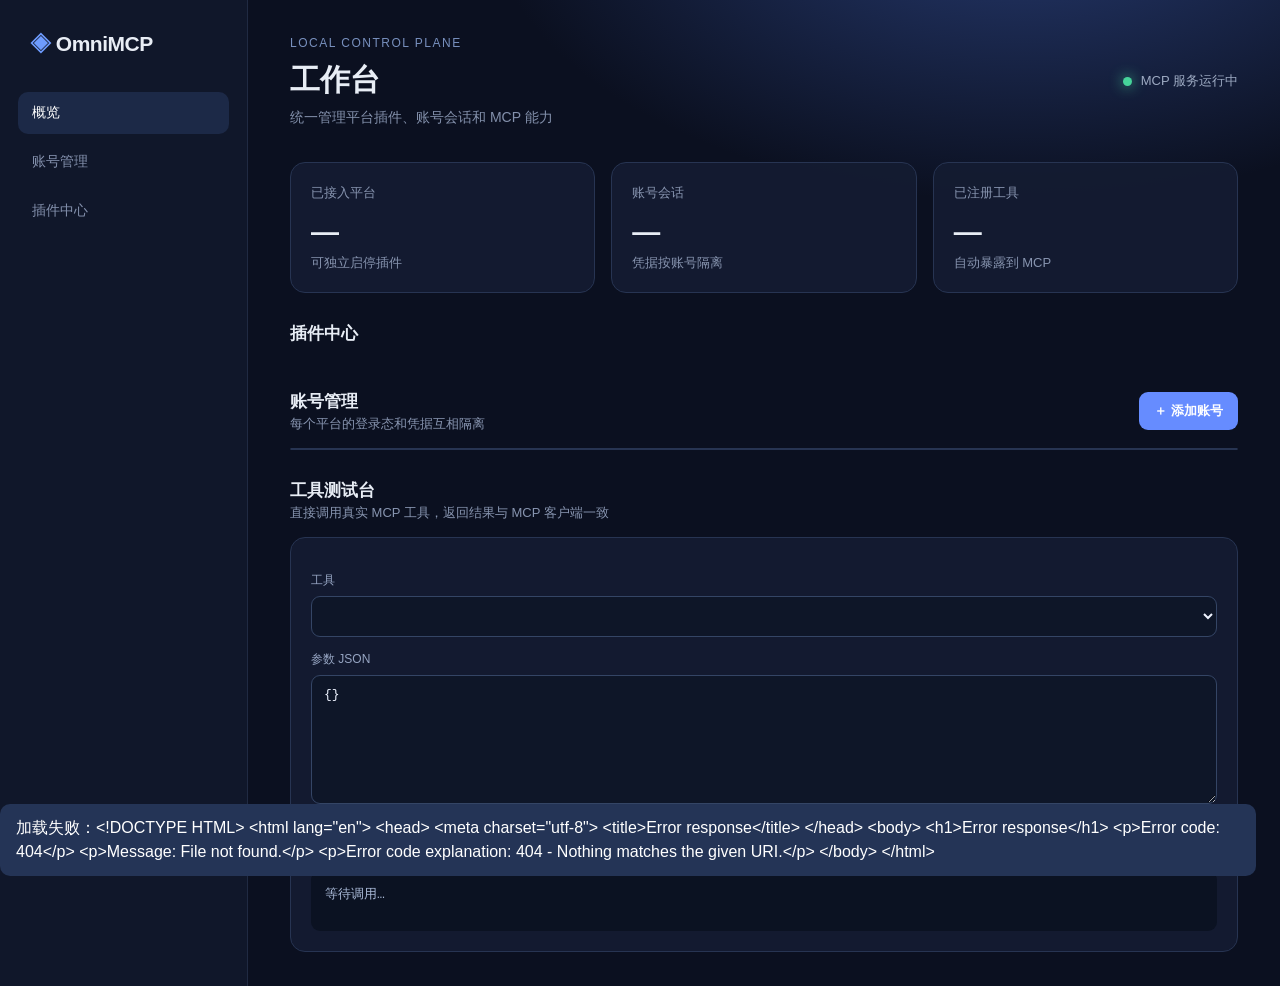
==== internal/core/web/index.html @ 2aa70291 "Initial OmniMCP Community Edition" ====
<!doctype html><html lang="zh-CN"><head><meta charset="utf-8"><meta name="viewport" content="width=device-width,initial-scale=1"><title>OmniMCP 控制台</title>
<style>
:root{font-family:Inter,-apple-system,BlinkMacSystemFont,"Segoe UI",sans-serif;color:#e8edf5;background:#0b1020;line-height:1.5}*{box-sizing:border-box}body{margin:0;background:radial-gradient(900px 500px at 80% -10%,#263a70 0,transparent 60%),#0b1020}.shell{display:flex;min-height:100vh}.side{width:248px;padding:28px 18px;border-right:1px solid #202a42;background:#10172a}.brand{font-weight:800;font-size:21px;letter-spacing:-.5px;padding:0 12px 32px}.brand span{color:#6e9cff}.nav{display:grid;gap:7px}.nav button{border:0;background:none;color:#8491ad;text-align:left;padding:12px 14px;border-radius:10px;font-size:14px;cursor:pointer}.nav button.active,.nav button:hover{background:#1c2947;color:#fff}.main{flex:1;max-width:1280px;padding:34px 42px}.top{display:flex;align-items:center;justify-content:space-between;margin-bottom:34px}.eyebrow{font-size:12px;color:#7890be;text-transform:uppercase;letter-spacing:1.5px}.title{font-size:30px;font-weight:750;margin:5px 0}.sub{color:#8390ab;font-size:14px}.status{display:flex;align-items:center;gap:9px;color:#9daac2;font-size:13px}.dot{width:9px;height:9px;border-radius:99px;background:#46d39a;box-shadow:0 0 14px #46d39a}.grid{display:grid;grid-template-columns:repeat(3,minmax(0,1fr));gap:16px;margin-bottom:28px}.card{background:rgba(20,29,51,.86);border:1px solid #273452;border-radius:15px;padding:20px}.metric{font-size:28px;font-weight:750;margin-top:8px}.muted{color:#8794af;font-size:13px}.section{display:flex;align-items:center;justify-content:space-between;margin:28px 0 14px}.section h2{font-size:17px;margin:0}.button{border:0;border-radius:9px;padding:10px 15px;background:#668cff;color:#fff;font-weight:650;cursor:pointer}.button:hover{background:#7b9cff}.button.ghost{background:#1c2945;color:#b6c4e3}.button.danger{background:#49243a;color:#ff9ebe}.plugins{display:grid;grid-template-columns:repeat(3,minmax(0,1fr));gap:14px}.plugin-head,.row{display:flex;align-items:center;justify-content:space-between}.icon{width:40px;height:40px;border-radius:12px;display:grid;place-items:center;font-weight:800;margin-right:12px}.xhs{background:#ff3b61}.wx{background:#1ec27a}.bili{background:#27b8e8}.tag{font-size:11px;padding:4px 8px;border-radius:99px;background:#1b5949;color:#8ef0bd}.tag.off{background:#3b314b;color:#c0b3d7}.plugin-name{font-weight:700}.plugin-meta{margin-top:16px;color:#8693ac;font-size:13px}.accounts{background:#111a2e;border:1px solid #273452;border-radius:15px;overflow:hidden}.row{padding:16px 20px;border-bottom:1px solid #202c46}.row:last-child{border-bottom:0}.acct{display:flex;align-items:center;gap:12px}.avatar{width:36px;height:36px;border-radius:11px;background:#27375d;display:grid;place-items:center;font-weight:800;color:#adc2ff}.actions{display:flex;gap:8px}.empty{padding:34px;text-align:center;color:#8190ae}.modal{position:fixed;inset:0;background:#050914aa;display:none;align-items:center;justify-content:center;padding:20px}.modal.open{display:flex}.dialog{width:min(480px,100%);background:#141e35;border:1px solid #314363;border-radius:17px;padding:24px;box-shadow:0 20px 80px #0008}.dialog h3{margin:0 0 18px}.field{display:grid;gap:7px;margin:13px 0}.field label{font-size:12px;color:#96a5c2}.field input,.field select{width:100%;border:1px solid #344565;background:#0e1628;color:#eef3ff;border-radius:9px;padding:11px 12px;outline:none}.field input:focus{border-color:#7596ff}.dialog-foot{display:flex;justify-content:flex-end;gap:9px;margin-top:22px}.hint{font-size:12px;color:#8794af;margin-top:10px}.toast{position:fixed;right:24px;bottom:24px;background:#243456;color:#fff;padding:12px 16px;border-radius:10px;display:none}.toast.show{display:block}@media(max-width:900px){.side{width:190px}.main{padding:25px}.grid,.plugins{grid-template-columns:1fr}.top{align-items:flex-start;gap:20px;flex-direction:column}}
</style></head><body><div class="shell"><aside class="side"><div class="brand"><span>◈</span> OmniMCP</div><div class="nav"><button class="active">概览</button><button onclick="document.querySelector('#accounts').scrollIntoView({behavior:'smooth'})">账号管理</button><button onclick="document.querySelector('#plugins').scrollIntoView({behavior:'smooth'})">插件中心</button></div></aside><main class="main"><div class="top"><div><div class="eyebrow">LOCAL CONTROL PLANE</div><div class="title">工作台</div><div class="sub">统一管理平台插件、账号会话和 MCP 能力</div></div><div class="status"><i class="dot"></i> MCP 服务运行中</div></div><div class="grid"><div class="card"><div class="muted">已接入平台</div><div class="metric" id="platformCount">—</div><div class="muted">可独立启停插件</div></div><div class="card"><div class="muted">账号会话</div><div class="metric" id="accountCount">—</div><div class="muted">凭据按账号隔离</div></div><div class="card"><div class="muted">已注册工具</div><div class="metric" id="toolCount">—</div><div class="muted">自动暴露到 MCP</div></div></div><div class="section" id="plugins"><h2>插件中心</h2></div><div class="plugins" id="pluginList"></div><div class="section" id="accounts"><div><h2>账号管理</h2><div class="muted">每个平台的登录态和凭据互相隔离</div></div><button class="button" onclick="openModal()">＋ 添加账号</button></div><div class="accounts" id="accountList"></div><div class="section" id="tools"><div><h2>工具测试台</h2><div class="muted">直接调用真实 MCP 工具，返回结果与 MCP 客户端一致</div></div></div><div class="card"><div class="field"><label>工具</label><select id="toolSelect" onchange="toolChanged()"></select></div><div class="muted" id="toolDescription"></div><div class="field"><label>参数 JSON</label><textarea id="toolArgs" rows="7" style="width:100%;border:1px solid #344565;background:#0e1628;color:#eef3ff;border-radius:9px;padding:11px 12px;font:13px ui-monospace,monospace;resize:vertical">{}</textarea></div><button class="button" onclick="runTool()">▶ 调用工具</button><pre id="toolResult" style="white-space:pre-wrap;background:#0b1222;border-radius:9px;padding:14px;margin:16px 0 0;color:#a9b9d7;min-height:60px;overflow:auto">等待调用…</pre></div></main></div><div class="modal" id="modal"><div class="dialog"><h3>添加平台账号</h3><div class="field"><label>平台</label><select id="plugin"><option value="xiaohongshu">小红书 · 浏览器登录</option><option value="wechat">微信公众号 · AppID</option><option value="bilibili">哔哩哔哩 · Cookie</option></select></div><div class="field"><label>账号标识</label><input id="account" placeholder="例如 main、marketing"></div><div class="field" id="secretFields"></div><div class="hint" id="formHint">保存后点击“打开登录”，在独立浏览器窗口完成登录。</div><div class="dialog-foot"><button class="button ghost" onclick="closeModal()">取消</button><button class="button" onclick="saveAccount()">保存账号</button></div></div></div><div class="toast" id="toast"></div><script>
let plugins=[],tools=[];const $=id=>document.getElementById(id);function toast(s){$('toast').textContent=s;$('toast').classList.add('show');setTimeout(()=>$('toast').classList.remove('show'),2600)}function openModal(){$('modal').classList.add('open');renderFields()}function closeModal(){$('modal').classList.remove('open')}$('plugin').onchange=renderFields;function renderFields(){let p=$('plugin').value;if(p==='wechat'){$('secretFields').innerHTML='<label>AppID</label><input id="app_id" placeholder="wx..."/><label>AppSecret</label><input id="app_secret" type="password" placeholder="公众号 AppSecret"/>';$('formHint').textContent='凭据只保存在本机 data/accounts.json，文件权限为 600。'}else if(p==='bilibili'){$('secretFields').innerHTML='<label>Cookie（可选，发表评论时需要）</label><input id="cookie" placeholder="SESSDATA=...; bili_jct=..."/>';$('formHint').textContent='公开读取能力无需 Cookie；发表评论需要包含 bili_jct。'}else{$('secretFields').innerHTML='';$('formHint').textContent='保存后点击“打开登录”，在独立浏览器窗口完成登录。'}}async function api(url,opt){let r=await fetch(url,opt);if(!r.ok)throw new Error(await r.text());return r.json()}function toolChanged(){let t=tools.find(x=>x.name===$('toolSelect').value);if(!t)return;$('toolDescription').textContent=t.description;$('toolArgs').value='{}'}async function runTool(){let name=$('toolSelect').value;let args;try{args=JSON.parse($('toolArgs').value||'{}')}catch(e){return toast('参数不是合法 JSON')}$('toolResult').textContent='调用中…';try{let out=await api('/api/tools/call',{method:'POST',headers:{'Content-Type':'application/json'},body:JSON.stringify({name,arguments:args})});$('toolResult').textContent=JSON.stringify(out,null,2)}catch(e){$('toolResult').textContent='请求失败：'+e.message}}async function load(){try{plugins=await api('/api/plugins');tools=await api('/api/tools');let a=await api('/api/accounts');$('platformCount').textContent=plugins.length;$('accountCount').textContent=a.length;$('toolCount').textContent=tools.length;$('toolSelect').innerHTML=tools.sort((x,y)=>x.name.localeCompare(y.name)).map(t=>`<option value="${t.name}">${t.name}</option>`).join('');toolChanged();$('pluginList').innerHTML=plugins.map(p=>{let c=p.id==='xiaohongshu'?'xhs':p.id==='wechat'?'wx':'bili';return `<div class="card"><div class="plugin-head"><div class="acct"><div class="icon ${c}">${p.name.slice(0,1)}</div><div><div class="plugin-name">${p.name}</div><div class="muted">v${p.version}</div></div></div><span class="tag ${p.enabled?'':'off'}">${p.enabled?'已启用':'已停用'}</span></div><div class="plugin-meta">${p.tool_count} 个 MCP 工具 · ${p.requires_browser?'浏览器会话':'官方 API'}</div></div>`}).join('');$('accountList').innerHTML=a.length?a.map(x=>`<div class="row"><div class="acct"><div class="avatar">${x.account_id.slice(0,1).toUpperCase()}</div><div><div class="plugin-name">${x.label||x.account_id}</div><div class="muted">${(plugins.find(p=>p.id===x.plugin_id)||{}).name||x.plugin_id} · ${x.account_id}</div></div></div><div class="actions">${(plugins.find(p=>p.id===x.plugin_id)||{}).requires_browser?`<button class="button ghost" onclick="login('${x.plugin_id}','${x.account_id}')">打开登录</button>`:''}<button class="button danger" onclick="removeAccount('${x.plugin_id}','${x.account_id}')">删除</button></div></div>`).join(''):'<div class="empty">还没有账号。添加一个平台账号后，AI 调用时可通过 <code>_account_id</code> 选择它。</div>'}catch(e){toast('加载失败：'+e.message)}}async function saveAccount(){let plugin_id=$('plugin').value,account_id=$('account').value.trim();if(!account_id)return toast('请填写账号标识');let secrets={};if(plugin_id==='wechat'){secrets={app_id:$('app_id').value.trim(),app_secret:$('app_secret').value.trim()};if(!secrets.app_id||!secrets.app_secret)return toast('请填写 AppID 和 AppSecret')}if(plugin_id==='bilibili')secrets.cookie=$('cookie').value.trim();try{await api('/api/accounts',{method:'POST',headers:{'Content-Type':'application/json'},body:JSON.stringify({plugin_id,account_id,label:account_id,secrets})});closeModal();toast('账号已保存');load()}catch(e){toast('保存失败：'+e.message)}}async function removeAccount(p,a){if(!confirm('确定删除这个账号吗？'))return;await api('/api/accounts?plugin_id='+encodeURIComponent(p)+'&account_id='+encodeURIComponent(a),{method:'DELETE'});toast('账号已删除');load()}async function login(p,a){try{let out=await api('/api/accounts/login',{method:'POST',headers:{'Content-Type':'application/json'},body:JSON.stringify({plugin_id:p,account_id:a})});if(out.login_url)window.open(out.login_url,'_blank');toast(out.message||'浏览器已打开，请完成登录')}catch(e){toast('打开失败：'+e.message)}}load();
</script></body></html>
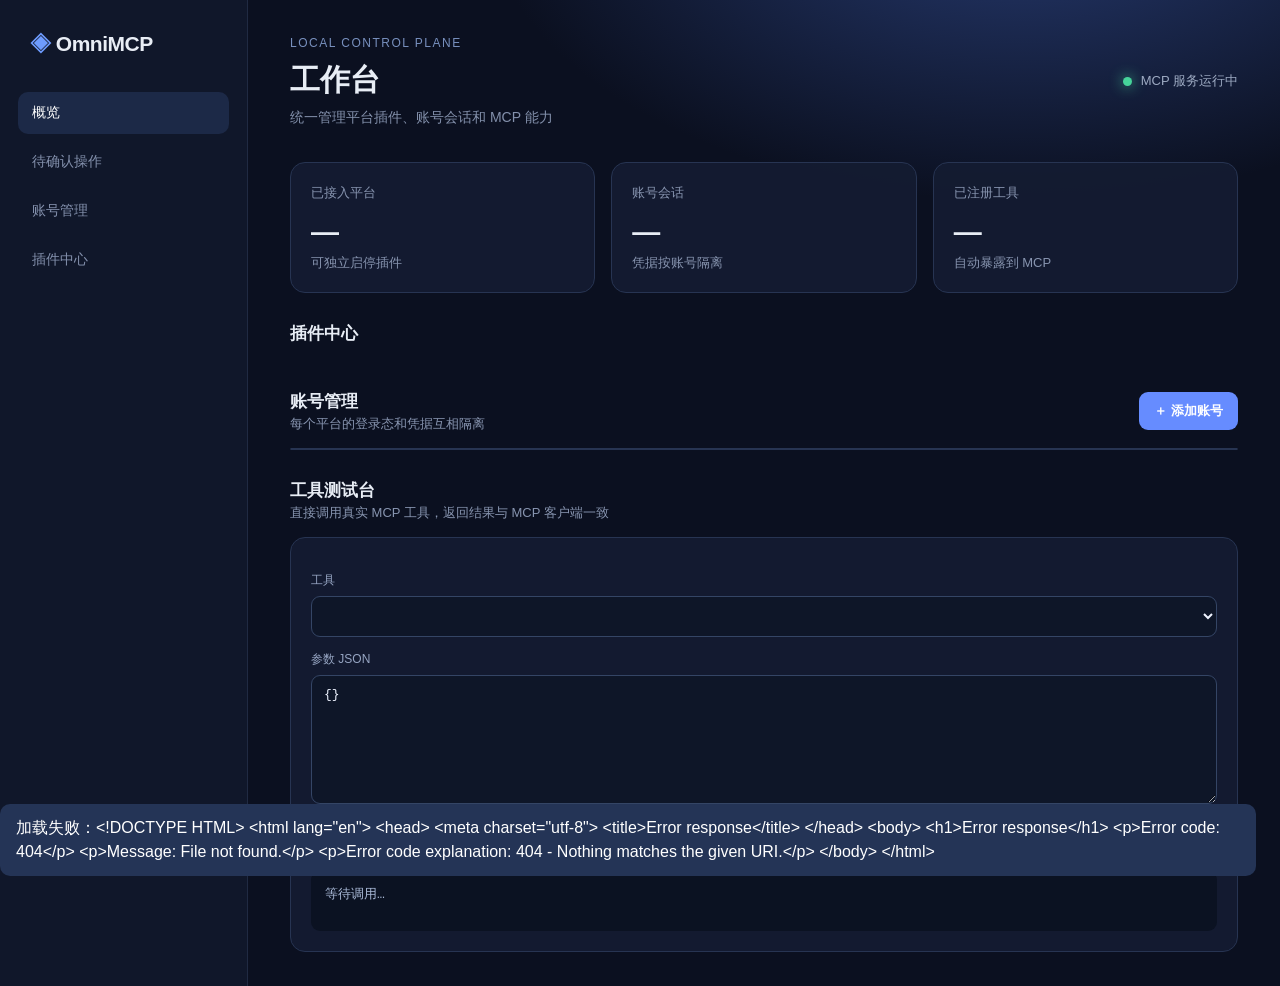
==== commit c691089e: "Add write queue, shared browser, omni CLI, and account tools Every platform write now goes through a" ====
--- a/internal/core/web/index.html
+++ b/internal/core/web/index.html
@@ -1,6 +1,6 @@
 <!doctype html><html lang="zh-CN"><head><meta charset="utf-8"><meta name="viewport" content="width=device-width,initial-scale=1"><title>OmniMCP 控制台</title>
 <style>
 :root{font-family:Inter,-apple-system,BlinkMacSystemFont,"Segoe UI",sans-serif;color:#e8edf5;background:#0b1020;line-height:1.5}*{box-sizing:border-box}body{margin:0;background:radial-gradient(900px 500px at 80% -10%,#263a70 0,transparent 60%),#0b1020}.shell{display:flex;min-height:100vh}.side{width:248px;padding:28px 18px;border-right:1px solid #202a42;background:#10172a}.brand{font-weight:800;font-size:21px;letter-spacing:-.5px;padding:0 12px 32px}.brand span{color:#6e9cff}.nav{display:grid;gap:7px}.nav button{border:0;background:none;color:#8491ad;text-align:left;padding:12px 14px;border-radius:10px;font-size:14px;cursor:pointer}.nav button.active,.nav button:hover{background:#1c2947;color:#fff}.main{flex:1;max-width:1280px;padding:34px 42px}.top{display:flex;align-items:center;justify-content:space-between;margin-bottom:34px}.eyebrow{font-size:12px;color:#7890be;text-transform:uppercase;letter-spacing:1.5px}.title{font-size:30px;font-weight:750;margin:5px 0}.sub{color:#8390ab;font-size:14px}.status{display:flex;align-items:center;gap:9px;color:#9daac2;font-size:13px}.dot{width:9px;height:9px;border-radius:99px;background:#46d39a;box-shadow:0 0 14px #46d39a}.grid{display:grid;grid-template-columns:repeat(3,minmax(0,1fr));gap:16px;margin-bottom:28px}.card{background:rgba(20,29,51,.86);border:1px solid #273452;border-radius:15px;padding:20px}.metric{font-size:28px;font-weight:750;margin-top:8px}.muted{color:#8794af;font-size:13px}.section{display:flex;align-items:center;justify-content:space-between;margin:28px 0 14px}.section h2{font-size:17px;margin:0}.button{border:0;border-radius:9px;padding:10px 15px;background:#668cff;color:#fff;font-weight:650;cursor:pointer}.button:hover{background:#7b9cff}.button.ghost{background:#1c2945;color:#b6c4e3}.button.danger{background:#49243a;color:#ff9ebe}.plugins{display:grid;grid-template-columns:repeat(3,minmax(0,1fr));gap:14px}.plugin-head,.row{display:flex;align-items:center;justify-content:space-between}.icon{width:40px;height:40px;border-radius:12px;display:grid;place-items:center;font-weight:800;margin-right:12px}.xhs{background:#ff3b61}.wx{background:#1ec27a}.bili{background:#27b8e8}.tag{font-size:11px;padding:4px 8px;border-radius:99px;background:#1b5949;color:#8ef0bd}.tag.off{background:#3b314b;color:#c0b3d7}.plugin-name{font-weight:700}.plugin-meta{margin-top:16px;color:#8693ac;font-size:13px}.accounts{background:#111a2e;border:1px solid #273452;border-radius:15px;overflow:hidden}.row{padding:16px 20px;border-bottom:1px solid #202c46}.row:last-child{border-bottom:0}.acct{display:flex;align-items:center;gap:12px}.avatar{width:36px;height:36px;border-radius:11px;background:#27375d;display:grid;place-items:center;font-weight:800;color:#adc2ff}.actions{display:flex;gap:8px}.empty{padding:34px;text-align:center;color:#8190ae}.modal{position:fixed;inset:0;background:#050914aa;display:none;align-items:center;justify-content:center;padding:20px}.modal.open{display:flex}.dialog{width:min(480px,100%);background:#141e35;border:1px solid #314363;border-radius:17px;padding:24px;box-shadow:0 20px 80px #0008}.dialog h3{margin:0 0 18px}.field{display:grid;gap:7px;margin:13px 0}.field label{font-size:12px;color:#96a5c2}.field input,.field select{width:100%;border:1px solid #344565;background:#0e1628;color:#eef3ff;border-radius:9px;padding:11px 12px;outline:none}.field input:focus{border-color:#7596ff}.dialog-foot{display:flex;justify-content:flex-end;gap:9px;margin-top:22px}.hint{font-size:12px;color:#8794af;margin-top:10px}.toast{position:fixed;right:24px;bottom:24px;background:#243456;color:#fff;padding:12px 16px;border-radius:10px;display:none}.toast.show{display:block}@media(max-width:900px){.side{width:190px}.main{padding:25px}.grid,.plugins{grid-template-columns:1fr}.top{align-items:flex-start;gap:20px;flex-direction:column}}
-</style></head><body><div class="shell"><aside class="side"><div class="brand"><span>◈</span> OmniMCP</div><div class="nav"><button class="active">概览</button><button onclick="document.querySelector('#accounts').scrollIntoView({behavior:'smooth'})">账号管理</button><button onclick="document.querySelector('#plugins').scrollIntoView({behavior:'smooth'})">插件中心</button></div></aside><main class="main"><div class="top"><div><div class="eyebrow">LOCAL CONTROL PLANE</div><div class="title">工作台</div><div class="sub">统一管理平台插件、账号会话和 MCP 能力</div></div><div class="status"><i class="dot"></i> MCP 服务运行中</div></div><div class="grid"><div class="card"><div class="muted">已接入平台</div><div class="metric" id="platformCount">—</div><div class="muted">可独立启停插件</div></div><div class="card"><div class="muted">账号会话</div><div class="metric" id="accountCount">—</div><div class="muted">凭据按账号隔离</div></div><div class="card"><div class="muted">已注册工具</div><div class="metric" id="toolCount">—</div><div class="muted">自动暴露到 MCP</div></div></div><div class="section" id="plugins"><h2>插件中心</h2></div><div class="plugins" id="pluginList"></div><div class="section" id="accounts"><div><h2>账号管理</h2><div class="muted">每个平台的登录态和凭据互相隔离</div></div><button class="button" onclick="openModal()">＋ 添加账号</button></div><div class="accounts" id="accountList"></div><div class="section" id="tools"><div><h2>工具测试台</h2><div class="muted">直接调用真实 MCP 工具，返回结果与 MCP 客户端一致</div></div></div><div class="card"><div class="field"><label>工具</label><select id="toolSelect" onchange="toolChanged()"></select></div><div class="muted" id="toolDescription"></div><div class="field"><label>参数 JSON</label><textarea id="toolArgs" rows="7" style="width:100%;border:1px solid #344565;background:#0e1628;color:#eef3ff;border-radius:9px;padding:11px 12px;font:13px ui-monospace,monospace;resize:vertical">{}</textarea></div><button class="button" onclick="runTool()">▶ 调用工具</button><pre id="toolResult" style="white-space:pre-wrap;background:#0b1222;border-radius:9px;padding:14px;margin:16px 0 0;color:#a9b9d7;min-height:60px;overflow:auto">等待调用…</pre></div></main></div><div class="modal" id="modal"><div class="dialog"><h3>添加平台账号</h3><div class="field"><label>平台</label><select id="plugin"><option value="xiaohongshu">小红书 · 浏览器登录</option><option value="wechat">微信公众号 · AppID</option><option value="bilibili">哔哩哔哩 · Cookie</option></select></div><div class="field"><label>账号标识</label><input id="account" placeholder="例如 main、marketing"></div><div class="field" id="secretFields"></div><div class="hint" id="formHint">保存后点击“打开登录”，在独立浏览器窗口完成登录。</div><div class="dialog-foot"><button class="button ghost" onclick="closeModal()">取消</button><button class="button" onclick="saveAccount()">保存账号</button></div></div></div><div class="toast" id="toast"></div><script>
+</style></head><body><div class="shell"><aside class="side"><div class="brand"><span>◈</span> OmniMCP</div><div class="nav"><button class="active">概览</button><button onclick="location.href='/approvals'">待确认操作</button><button onclick="document.querySelector('#accounts').scrollIntoView({behavior:'smooth'})">账号管理</button><button onclick="document.querySelector('#plugins').scrollIntoView({behavior:'smooth'})">插件中心</button></div></aside><main class="main"><div class="top"><div><div class="eyebrow">LOCAL CONTROL PLANE</div><div class="title">工作台</div><div class="sub">统一管理平台插件、账号会话和 MCP 能力</div></div><div class="status"><i class="dot"></i> MCP 服务运行中</div></div><div class="grid"><div class="card"><div class="muted">已接入平台</div><div class="metric" id="platformCount">—</div><div class="muted">可独立启停插件</div></div><div class="card"><div class="muted">账号会话</div><div class="metric" id="accountCount">—</div><div class="muted">凭据按账号隔离</div></div><div class="card"><div class="muted">已注册工具</div><div class="metric" id="toolCount">—</div><div class="muted">自动暴露到 MCP</div></div></div><div class="section" id="plugins"><h2>插件中心</h2></div><div class="plugins" id="pluginList"></div><div class="section" id="accounts"><div><h2>账号管理</h2><div class="muted">每个平台的登录态和凭据互相隔离</div></div><button class="button" onclick="openModal()">＋ 添加账号</button></div><div class="accounts" id="accountList"></div><div class="section" id="tools"><div><h2>工具测试台</h2><div class="muted">直接调用真实 MCP 工具，返回结果与 MCP 客户端一致</div></div></div><div class="card"><div class="field"><label>工具</label><select id="toolSelect" onchange="toolChanged()"></select></div><div class="muted" id="toolDescription"></div><div class="field"><label>参数 JSON</label><textarea id="toolArgs" rows="7" style="width:100%;border:1px solid #344565;background:#0e1628;color:#eef3ff;border-radius:9px;padding:11px 12px;font:13px ui-monospace,monospace;resize:vertical">{}</textarea></div><button class="button" onclick="runTool()">▶ 调用工具</button><pre id="toolResult" style="white-space:pre-wrap;background:#0b1222;border-radius:9px;padding:14px;margin:16px 0 0;color:#a9b9d7;min-height:60px;overflow:auto">等待调用…</pre></div></main></div><div class="modal" id="modal"><div class="dialog"><h3>添加平台账号</h3><div class="field"><label>平台</label><select id="plugin"><option value="xiaohongshu">小红书 · 浏览器登录</option><option value="wechat">微信公众号 · AppID</option><option value="bilibili">哔哩哔哩 · Cookie</option></select></div><div class="field"><label>账号标识</label><input id="account" placeholder="例如 main、marketing"></div><div class="field" id="secretFields"></div><div class="hint" id="formHint">保存后点击“打开登录”，在独立浏览器窗口完成登录。</div><div class="dialog-foot"><button class="button ghost" onclick="closeModal()">取消</button><button class="button" onclick="saveAccount()">保存账号</button></div></div></div><div class="toast" id="toast"></div><script>
 let plugins=[],tools=[];const $=id=>document.getElementById(id);function toast(s){$('toast').textContent=s;$('toast').classList.add('show');setTimeout(()=>$('toast').classList.remove('show'),2600)}function openModal(){$('modal').classList.add('open');renderFields()}function closeModal(){$('modal').classList.remove('open')}$('plugin').onchange=renderFields;function renderFields(){let p=$('plugin').value;if(p==='wechat'){$('secretFields').innerHTML='<label>AppID</label><input id="app_id" placeholder="wx..."/><label>AppSecret</label><input id="app_secret" type="password" placeholder="公众号 AppSecret"/>';$('formHint').textContent='凭据只保存在本机 data/accounts.json，文件权限为 600。'}else if(p==='bilibili'){$('secretFields').innerHTML='<label>Cookie（可选，发表评论时需要）</label><input id="cookie" placeholder="SESSDATA=...; bili_jct=..."/>';$('formHint').textContent='公开读取能力无需 Cookie；发表评论需要包含 bili_jct。'}else{$('secretFields').innerHTML='';$('formHint').textContent='保存后点击“打开登录”，在独立浏览器窗口完成登录。'}}async function api(url,opt){let r=await fetch(url,opt);if(!r.ok)throw new Error(await r.text());return r.json()}function toolChanged(){let t=tools.find(x=>x.name===$('toolSelect').value);if(!t)return;$('toolDescription').textContent=t.description;$('toolArgs').value='{}'}async function runTool(){let name=$('toolSelect').value;let args;try{args=JSON.parse($('toolArgs').value||'{}')}catch(e){return toast('参数不是合法 JSON')}$('toolResult').textContent='调用中…';try{let out=await api('/api/tools/call',{method:'POST',headers:{'Content-Type':'application/json'},body:JSON.stringify({name,arguments:args})});$('toolResult').textContent=JSON.stringify(out,null,2)}catch(e){$('toolResult').textContent='请求失败：'+e.message}}async function load(){try{plugins=await api('/api/plugins');tools=await api('/api/tools');let a=await api('/api/accounts');$('platformCount').textContent=plugins.length;$('accountCount').textContent=a.length;$('toolCount').textContent=tools.length;$('toolSelect').innerHTML=tools.sort((x,y)=>x.name.localeCompare(y.name)).map(t=>`<option value="${t.name}">${t.name}</option>`).join('');toolChanged();$('pluginList').innerHTML=plugins.map(p=>{let c=p.id==='xiaohongshu'?'xhs':p.id==='wechat'?'wx':'bili';return `<div class="card"><div class="plugin-head"><div class="acct"><div class="icon ${c}">${p.name.slice(0,1)}</div><div><div class="plugin-name">${p.name}</div><div class="muted">v${p.version}</div></div></div><span class="tag ${p.enabled?'':'off'}">${p.enabled?'已启用':'已停用'}</span></div><div class="plugin-meta">${p.tool_count} 个 MCP 工具 · ${p.requires_browser?'浏览器会话':'官方 API'}</div></div>`}).join('');$('accountList').innerHTML=a.length?a.map(x=>`<div class="row"><div class="acct"><div class="avatar">${x.account_id.slice(0,1).toUpperCase()}</div><div><div class="plugin-name">${x.label||x.account_id}</div><div class="muted">${(plugins.find(p=>p.id===x.plugin_id)||{}).name||x.plugin_id} · ${x.account_id}</div></div></div><div class="actions">${(plugins.find(p=>p.id===x.plugin_id)||{}).requires_browser?`<button class="button ghost" onclick="login('${x.plugin_id}','${x.account_id}')">打开登录</button>`:''}<button class="button danger" onclick="removeAccount('${x.plugin_id}','${x.account_id}')">删除</button></div></div>`).join(''):'<div class="empty">还没有账号。添加一个平台账号后，AI 调用时可通过 <code>_account_id</code> 选择它。</div>'}catch(e){toast('加载失败：'+e.message)}}async function saveAccount(){let plugin_id=$('plugin').value,account_id=$('account').value.trim();if(!account_id)return toast('请填写账号标识');let secrets={};if(plugin_id==='wechat'){secrets={app_id:$('app_id').value.trim(),app_secret:$('app_secret').value.trim()};if(!secrets.app_id||!secrets.app_secret)return toast('请填写 AppID 和 AppSecret')}if(plugin_id==='bilibili')secrets.cookie=$('cookie').value.trim();try{await api('/api/accounts',{method:'POST',headers:{'Content-Type':'application/json'},body:JSON.stringify({plugin_id,account_id,label:account_id,secrets})});closeModal();toast('账号已保存');load()}catch(e){toast('保存失败：'+e.message)}}async function removeAccount(p,a){if(!confirm('确定删除这个账号吗？'))return;await api('/api/accounts?plugin_id='+encodeURIComponent(p)+'&account_id='+encodeURIComponent(a),{method:'DELETE'});toast('账号已删除');load()}async function login(p,a){try{let out=await api('/api/accounts/login',{method:'POST',headers:{'Content-Type':'application/json'},body:JSON.stringify({plugin_id:p,account_id:a})});if(out.login_url)window.open(out.login_url,'_blank');toast(out.message||'浏览器已打开，请完成登录')}catch(e){toast('打开失败：'+e.message)}}load();
 </script></body></html>
